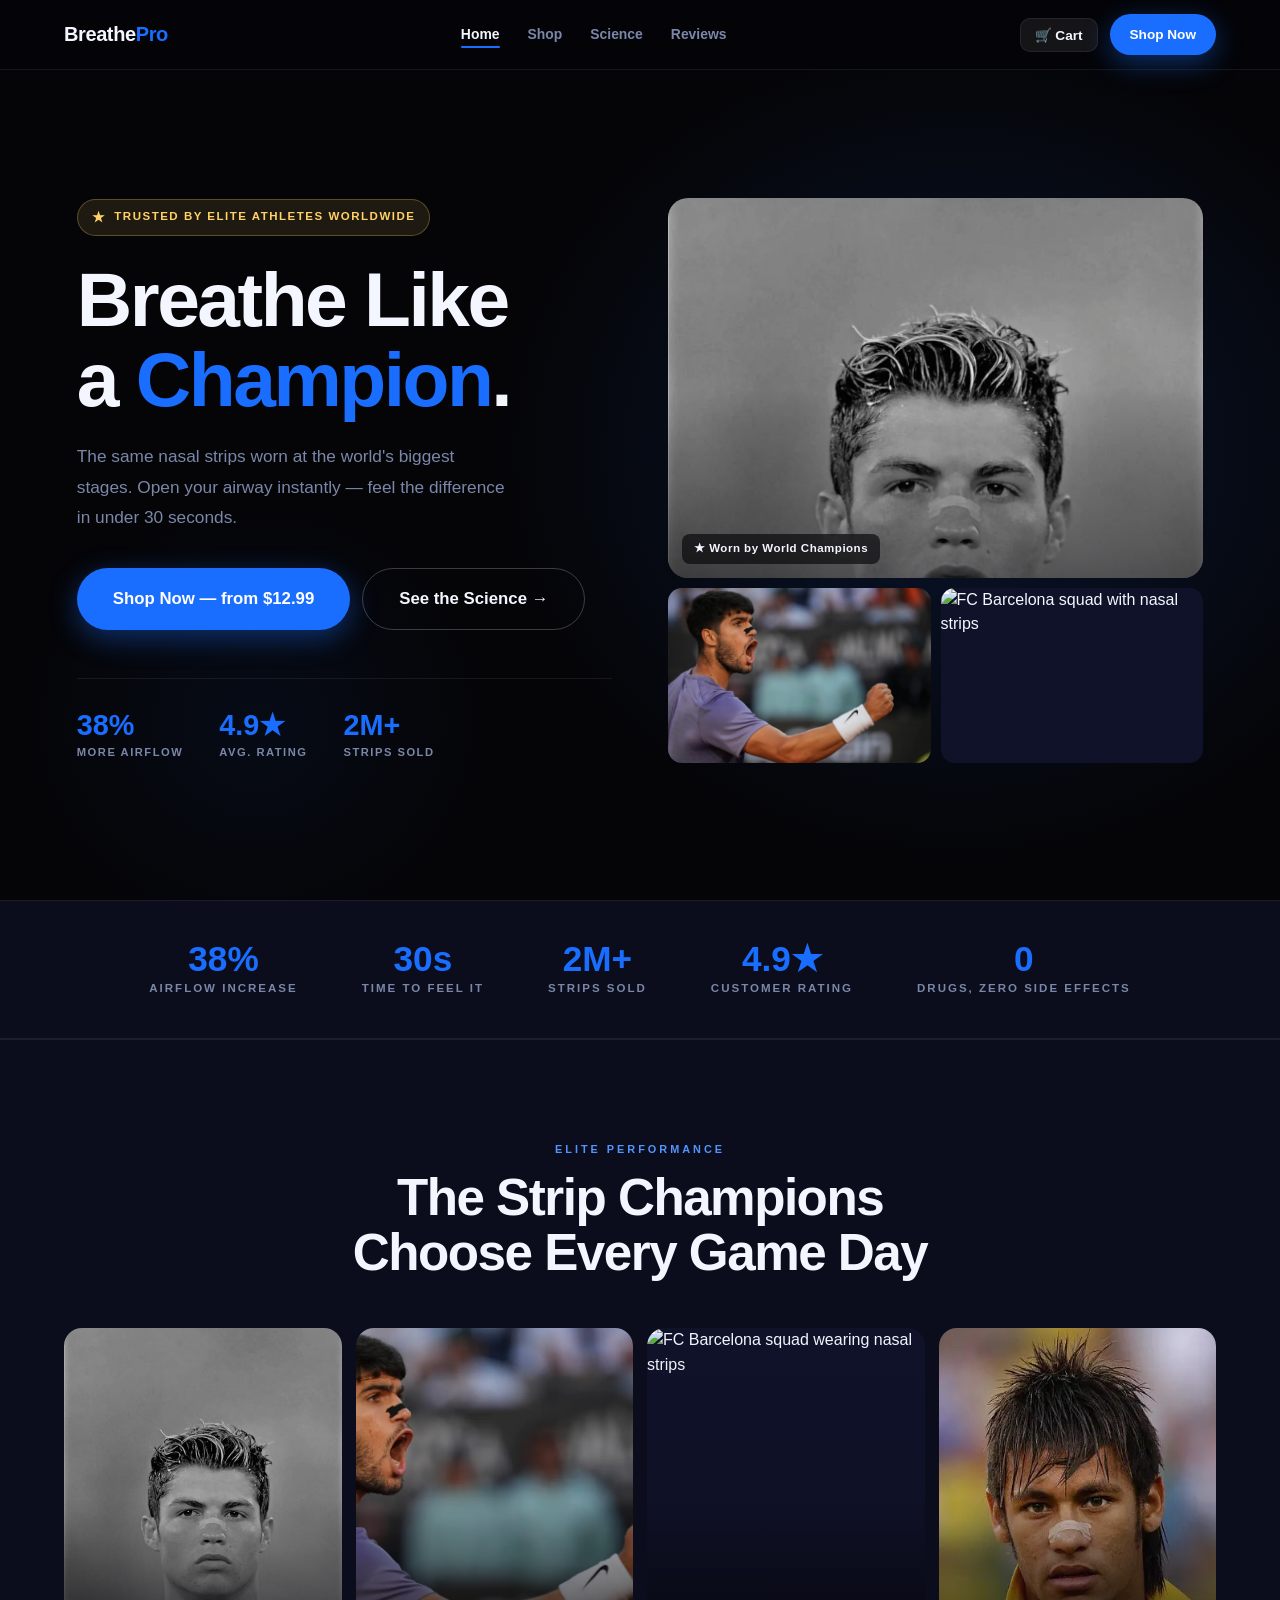
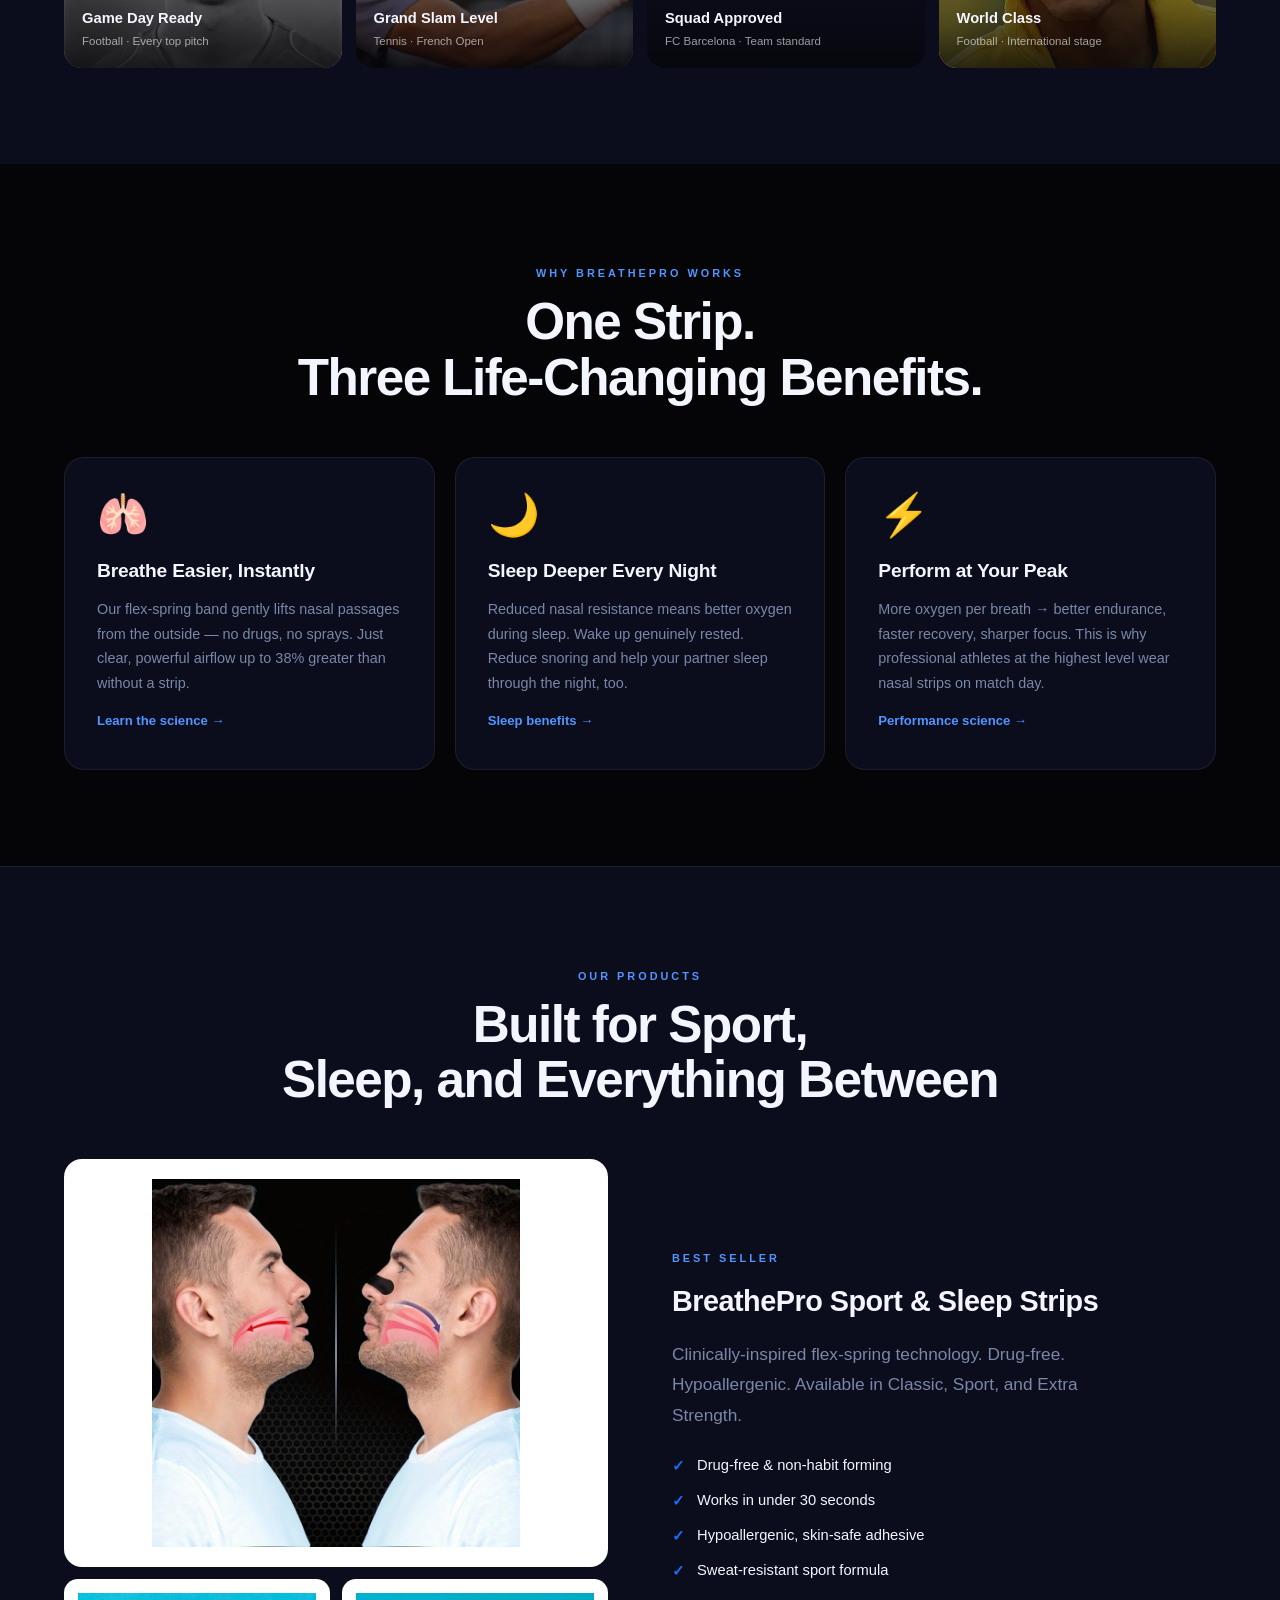
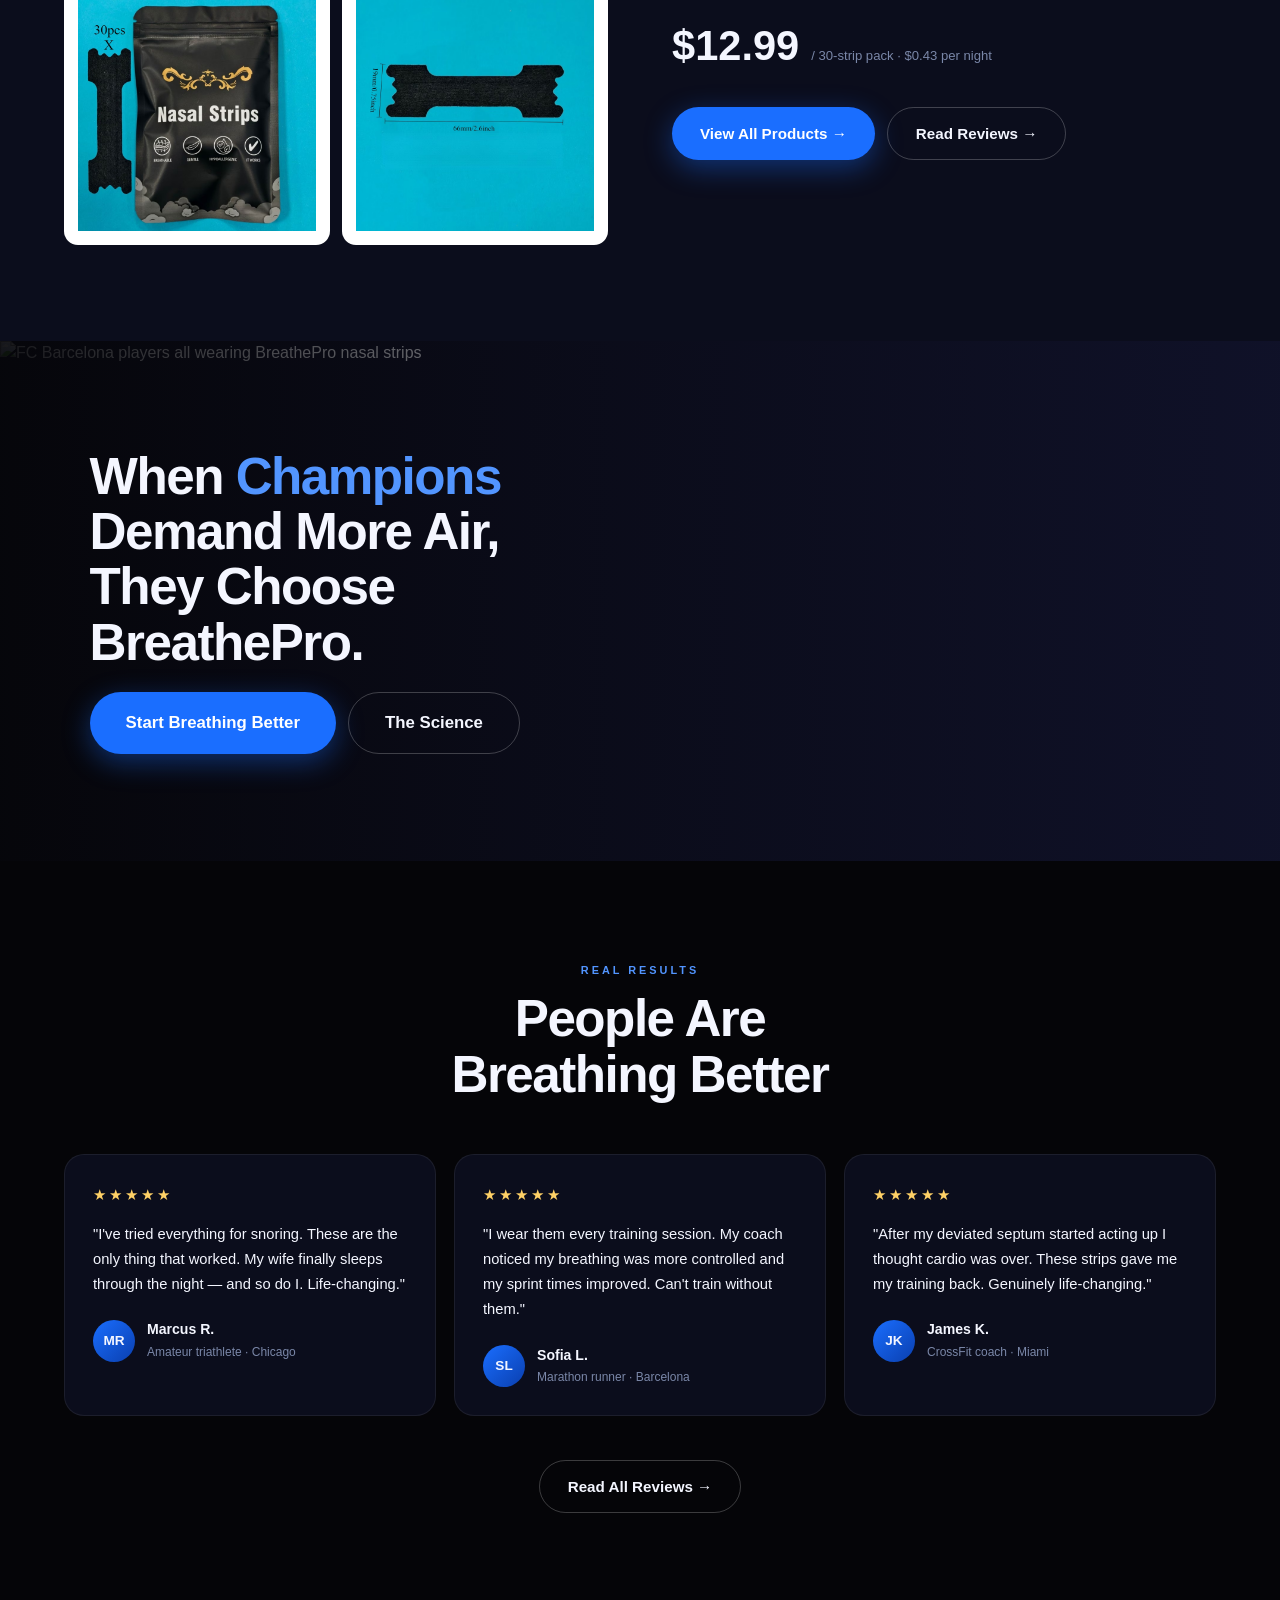
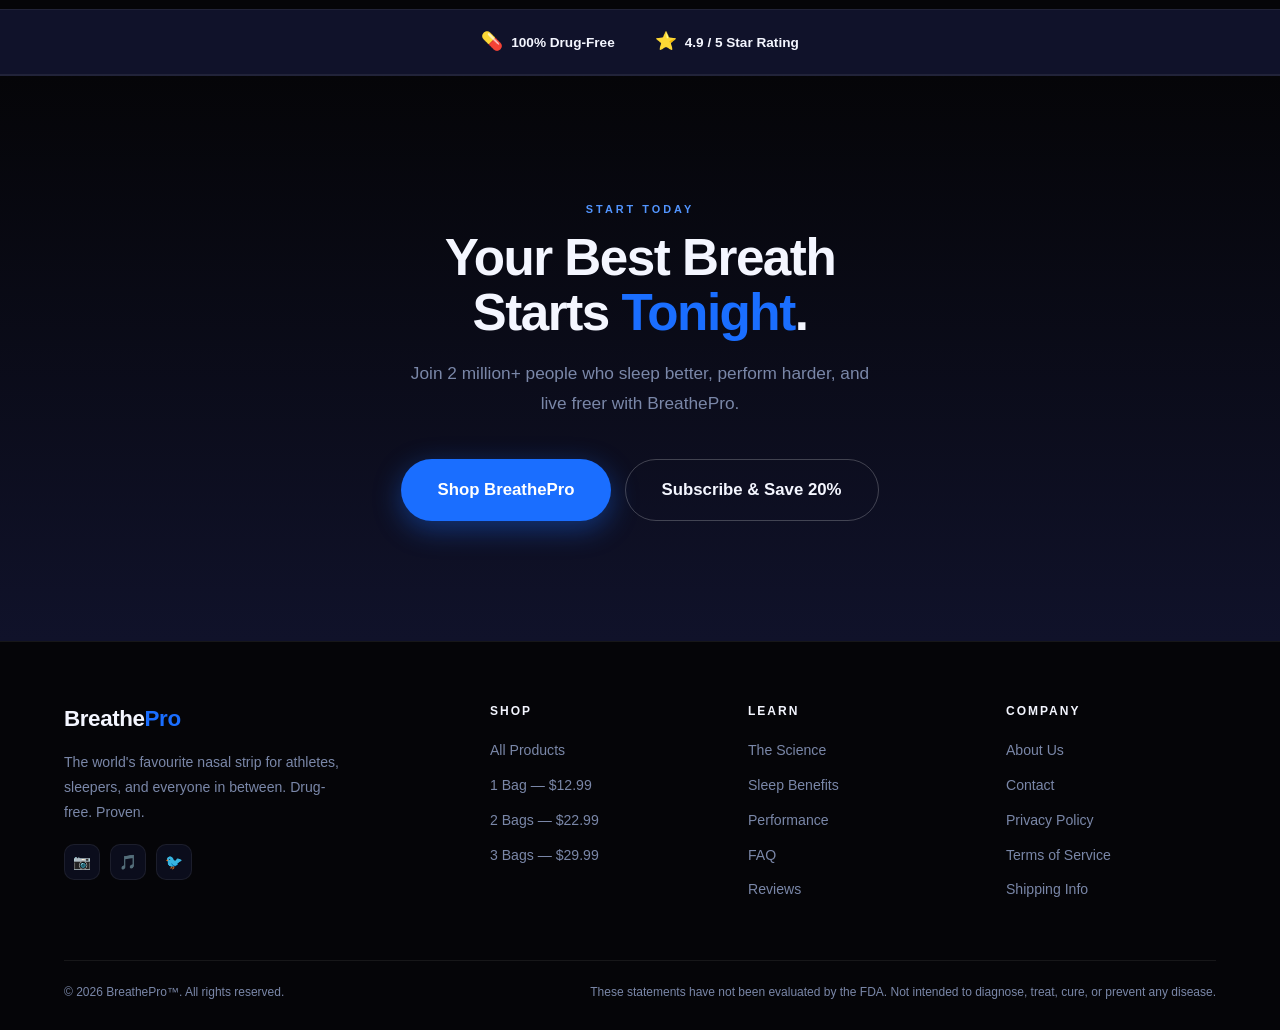
==== index.html @ 3b4ca815 "Add files via upload" ====
<!DOCTYPE html>
<html lang="en">
<head>
  <meta charset="UTF-8"/>
  <meta name="viewport" content="width=device-width, initial-scale=1.0"/>
  <title>BreathePro — Breathe Like a Champion</title>
  <link rel="stylesheet" href="bp-style.css"/>
  <style>
    /* ── HOME HERO ─────────────────────────────── */
    .hero {
      min-height: 100vh;
      display: grid;
      grid-template-columns: 1fr 1fr;
      align-items: center;
      gap: 56px;
      padding: 140px 6vw 80px;
      position: relative;
      overflow: hidden;
    }
    .hero::before {
      content: '';
      position: absolute; inset: 0;
      background:
        radial-gradient(ellipse 55% 70% at 75% 50%, rgba(26,110,255,.15) 0%, transparent 65%),
        radial-gradient(ellipse 30% 40% at 20% 80%, rgba(26,110,255,.06) 0%, transparent 60%);
      pointer-events: none;
    }
    .hero-text { position: relative; z-index: 1; }
    .hero-badge {
      display: inline-flex; align-items: center; gap: 8px;
      background: rgba(255,209,102,.1); border: 1px solid rgba(255,209,102,.28);
      color: var(--gold); font-size: .72rem; font-weight: 800;
      letter-spacing: 1.5px; text-transform: uppercase;
      padding: 7px 14px; border-radius: 100px; margin-bottom: 24px;
    }
    .hero-badge::before { content: '★'; font-size: .85rem; }
    .hero h1 { margin-bottom: 22px; }
    .hero .lead { max-width: 430px; margin-bottom: 36px; }
    .hero-ctas { display: flex; gap: 12px; flex-wrap: wrap; margin-bottom: 48px; }
    .hero-stats {
      display: flex; gap: 36px;
      padding-top: 32px;
      border-top: 1px solid var(--border);
      flex-wrap: wrap;
    }
    .hero-stat-num  { font-size: 1.8rem; font-weight: 900; line-height: 1; }
    .hero-stat-lbl  { font-size: .7rem; font-weight: 700; letter-spacing: 1.5px; text-transform: uppercase; color: var(--gray); margin-top: 4px; }

    /* hero image mosaic */
    .hero-mosaic {
      position: relative; z-index: 1;
      display: grid;
      grid-template-columns: 1fr 1fr;
      grid-template-rows: auto auto;
      gap: 10px;
    }
    .hero-main-img {
      grid-column: 1 / -1;
      height: 380px;
      border-radius: 20px;
      overflow: hidden;
      position: relative;
    }
    .hero-main-img img {
      width: 100%; height: 100%;
      object-fit: cover;
      object-position: 50% 18%;
    }
    .hero-main-img::after {
      content: '';
      position: absolute; inset: 0;
      background: linear-gradient(to top, rgba(5,5,8,.5) 0%, transparent 50%);
      pointer-events: none;
    }
    .hero-label {
      position: absolute; bottom: 14px; left: 14px; z-index: 1;
      background: rgba(5,5,8,.65); backdrop-filter: blur(10px);
      padding: 6px 12px; border-radius: 8px;
      font-size: .72rem; font-weight: 700; color: var(--white);
      letter-spacing: .5px;
    }
    .hero-sm-img {
      height: 175px;
      border-radius: 14px;
      overflow: hidden;
    }
    .hero-sm-img img {
      width: 100%; height: 100%;
      object-fit: cover;
    }
    .hero-sm-img.img-1 img { object-position: 50% 15%; }
    .hero-sm-img.img-2 img { object-position: 50% 30%; }

    /* ── ATHLETE GRID ──────────────────────────── */
    .athlete-section {
      background: var(--navy);
      padding: 96px 5vw;
      border-top: 1px solid var(--border);
    }
    .athlete-grid {
      display: grid;
      grid-template-columns: repeat(4, 1fr);
      gap: 14px;
      margin-top: 48px;
    }
    .athlete-card {
      position: relative;
      border-radius: 18px;
      overflow: hidden;
      cursor: pointer;
    }
    .athlete-card-img {
      width: 100%; height: 340px;
      object-fit: cover;
      transition: transform .55s ease;
      display: block;
    }
    .athlete-card-img.portrait { object-position: 50% 12%; }
    .athlete-card-img.action   { object-position: 50% 30%; }
    .athlete-card-img.group    { object-position: 50% 40%; }
    .athlete-card-img.bw       { object-position: 50% 15%; }

    .athlete-card:hover .athlete-card-img { transform: scale(1.06); }
    .athlete-overlay {
      position: absolute; inset: 0;
      background: linear-gradient(to top, rgba(5,5,8,.85) 0%, rgba(5,5,8,.1) 50%, transparent 100%);
    }
    .athlete-info {
      position: absolute; bottom: 18px; left: 18px; right: 18px;
      z-index: 1;
    }
    .athlete-name { font-size: .92rem; font-weight: 800; margin-bottom: 3px; }
    .athlete-desc { font-size: .72rem; color: rgba(255,255,255,.6); font-weight: 500; }

    /* ── BENEFITS ──────────────────────────────── */
    .benefits-section { padding: 96px 5vw; }
    .benefits-grid {
      display: grid;
      grid-template-columns: repeat(3, 1fr);
      gap: 20px;
      margin-top: 52px;
    }
    .benefit-card {
      background: var(--navy);
      border: 1px solid var(--border);
      border-radius: 20px;
      padding: 36px 32px;
      transition: border-color .2s, transform .25s;
    }
    .benefit-card:hover { border-color: rgba(26,110,255,.4); transform: translateY(-5px); }
    .benefit-icon { font-size: 2.6rem; margin-bottom: 20px; display: block; line-height: 1; }
    .benefit-card h3 { font-size: 1.2rem; font-weight: 800; margin-bottom: 12px; letter-spacing: -.2px; }
    .benefit-card p { font-size: .9rem; color: var(--gray); line-height: 1.7; }
    .benefit-link { display: inline-flex; align-items: center; gap: 6px; color: var(--blue-lt); font-size: .82rem; font-weight: 700; margin-top: 16px; transition: gap .2s; }
    .benefit-link:hover { gap: 10px; }

    /* ── PRODUCT PREVIEW ───────────────────────── */
    .product-preview {
      background: var(--navy);
      padding: 96px 5vw;
      border-top: 1px solid var(--border);
    }
    .preview-layout {
      display: grid;
      grid-template-columns: 1fr 1fr;
      gap: 64px;
      align-items: center;
      margin-top: 52px;
    }
    .preview-imgs {
      display: grid;
      grid-template-columns: 1fr 1fr;
      gap: 12px;
    }
    .p-img-main {
      grid-column: 1 / -1;
      aspect-ratio: 4/3;
      background: #fff;
      border-radius: 18px;
      overflow: hidden;
      display: flex; align-items: center; justify-content: center;
    }
    .p-img-main img {
      width: 100%; height: 100%;
      object-fit: contain;
      padding: 20px;
    }
    .p-img-sm {
      aspect-ratio: 1;
      background: #fff;
      border-radius: 14px;
      overflow: hidden;
      display: flex; align-items: center; justify-content: center;
    }
    .p-img-sm img {
      width: 100%; height: 100%;
      object-fit: contain;
      padding: 14px;
    }
    .preview-info .lead { max-width: 420px; margin-bottom: 24px; }
    .feature-list { margin-bottom: 32px; }
    .feature-list li {
      display: flex; align-items: flex-start; gap: 12px;
      font-size: .92rem; color: var(--white);
      margin-bottom: 12px; line-height: 1.5;
    }
    .feature-check { color: var(--blue); font-weight: 900; flex-shrink: 0; margin-top: 1px; }
    .price-block { display: flex; align-items: baseline; gap: 12px; margin-bottom: 28px; }
    .price-main { font-size: 2.6rem; font-weight: 900; }
    .price-note { font-size: .82rem; color: var(--gray); }
    .preview-ctas { display: flex; gap: 12px; flex-wrap: wrap; }

    /* ── BANNER ────────────────────────────────── */
    .banner {
      position: relative; overflow: hidden; height: 520px;
    }
    .banner-bg {
      width: 100%; height: 100%;
      object-fit: cover;
      object-position: 50% 35%;
      display: block;
    }
    .banner-overlay {
      position: absolute; inset: 0;
      background: linear-gradient(to right, rgba(5,5,8,.92) 0%, rgba(5,5,8,.4) 55%, rgba(5,5,8,.05) 100%);
      display: flex; align-items: center; padding: 0 7vw;
    }
    .banner-content h2 { max-width: 520px; margin-bottom: 22px; }
    .banner-content h2 em { font-style: normal; color: var(--blue-lt); }
    .banner-ctas { display: flex; gap: 12px; flex-wrap: wrap; }

    /* ── TESTIMONIALS PREVIEW ──────────────────── */
    .testi-section { padding: 96px 5vw; }
    .testi-grid {
      display: grid;
      grid-template-columns: repeat(3, 1fr);
      gap: 18px;
      margin-top: 52px;
    }
    .testi-card {
      background: var(--navy);
      border: 1px solid var(--border);
      border-radius: 20px;
      padding: 28px;
    }
    .stars { color: var(--gold); font-size: .95rem; letter-spacing: 3px; margin-bottom: 16px; }
    .testi-text { font-size: .92rem; line-height: 1.7; color: var(--white); margin-bottom: 22px; }
    .testi-author { display: flex; align-items: center; gap: 12px; }
    .testi-avatar {
      width: 42px; height: 42px; border-radius: 50%; flex-shrink: 0;
      background: linear-gradient(135deg, var(--blue) 0%, var(--blue-dk) 100%);
      display: flex; align-items: center; justify-content: center;
      font-size: .85rem; font-weight: 900;
    }
    .testi-name { font-size: .88rem; font-weight: 700; }
    .testi-role { font-size: .75rem; color: var(--gray); margin-top: 2px; }
    .testi-footer { display: flex; justify-content: center; margin-top: 44px; }

    /* ── CTA SECTION ───────────────────────────── */
    .cta-section {
      padding: 120px 5vw;
      background: linear-gradient(180deg, var(--black) 0%, var(--navy2) 100%);
      border-top: 1px solid var(--border);
      text-align: center;
    }
    .cta-section .h-lg { max-width: 640px; margin: 0 auto 18px; }
    .cta-section .lead { max-width: 460px; margin: 0 auto 40px; }
    .cta-section .ctas { display: flex; justify-content: center; gap: 14px; flex-wrap: wrap; }

    /* ── RESPONSIVE ────────────────────────────── */
    @media (max-width: 900px) {
      .hero                { grid-template-columns: 1fr; padding: 120px 5vw 64px; gap: 40px; }
      .hero-mosaic         { display: none; }
      .athlete-grid        { grid-template-columns: 1fr 1fr; }
      .benefits-grid       { grid-template-columns: 1fr; }
      .preview-layout      { grid-template-columns: 1fr; }
      .testi-grid          { grid-template-columns: 1fr; }
      .banner              { height: 400px; }
      .banner-overlay      { padding: 0 5vw; }
    }
    @media (max-width: 600px) {
      .hero-ctas           { flex-direction: column; }
      .athlete-grid        { grid-template-columns: 1fr 1fr; gap: 8px; }
      .athlete-card-img    { height: 240px; }
      .preview-imgs        { grid-template-columns: 1fr; }
      .p-img-main          { grid-column: auto; }
      .banner              { height: 340px; }
    }
  </style>
</head>
<body>

<!-- ═══ NAV ═══════════════════════════════════════ -->
<nav class="nav">
  <a href="index.html" class="nav-logo">Breathe<span>Pro</span></a>
  <ul class="nav-links">
    <li><a href="index.html"    class="active">Home</a></li>
    <li><a href="shop.html">Shop</a></li>
    <li><a href="science.html">Science</a></li>
    <li><a href="reviews.html">Reviews</a></li>
  </ul>
  <div class="nav-right">
    <button class="cart-nav-btn" onclick="openCart()">🛒 Cart<span class="cart-badge" style="display:none">0</span></button>
    <a href="shop.html" class="btn btn-primary btn-sm">Shop Now</a>
  </div>
</nav>

<!-- ═══ HERO ═══════════════════════════════════════ -->
<section class="hero">
  <div class="hero-text">
    <div class="hero-badge">Trusted by Elite Athletes Worldwide</div>
    <h1 class="h-xl">Breathe Like<br>a <span class="blue">Champion</span>.</h1>
    <p class="lead">The same nasal strips worn at the world's biggest stages. Open your airway instantly — feel the difference in under 30 seconds.</p>
    <div class="hero-ctas">
      <a href="shop.html"    class="btn btn-primary btn-lg">Shop Now — from $12.99</a>
      <a href="science.html" class="btn btn-ghost   btn-lg">See the Science →</a>
    </div>
    <div class="hero-stats">
      <div class="hero-stat">
        <div class="hero-stat-num blue">38%</div>
        <div class="hero-stat-lbl">More Airflow</div>
      </div>
      <div class="hero-stat">
        <div class="hero-stat-num blue">4.9★</div>
        <div class="hero-stat-lbl">Avg. Rating</div>
      </div>
      <div class="hero-stat">
        <div class="hero-stat-num blue">2M+</div>
        <div class="hero-stat-lbl">Strips Sold</div>
      </div>
    </div>
  </div>

  <div class="hero-mosaic">
    <div class="hero-main-img">
      <img src="50f667ba3021f38afb29d88b24887a69.jpg"
           alt="Elite athlete wearing BreathePro nasal strip"
           onerror="this.closest('.hero-main-img').style.background='var(--navy)'"/>
      <div class="hero-label">★ Worn by World Champions</div>
    </div>
    <div class="hero-sm-img img-1">
      <img src="French_Open_Nose_Strips_Tennis_09439-1.webp"
           alt="Grand Slam tennis player with nasal strip"
           onerror="this.closest('.hero-sm-img').style.background='var(--navy2)'"/>
    </div>
    <div class="hero-sm-img img-2">
      <img src="Curious-About-the-Nasal-Strip-Hansi-Flick-Made-Mandatory-for-Barca-Players-Heres-What-they-Cost-768x576.jpg"
           alt="FC Barcelona squad with nasal strips"
           onerror="this.closest('.hero-sm-img').style.background='var(--navy2)'"/>
    </div>
  </div>
</section>

<!-- ═══ STATS BAR ══════════════════════════════════ -->
<div class="stats-row">
  <div class="stat-item"><div class="stat-num blue">38%</div><div class="stat-lbl">Airflow Increase</div></div>
  <div class="stat-item"><div class="stat-num blue">30s</div><div class="stat-lbl">Time to Feel It</div></div>
  <div class="stat-item"><div class="stat-num blue">2M+</div><div class="stat-lbl">Strips Sold</div></div>
  <div class="stat-item"><div class="stat-num blue">4.9★</div><div class="stat-lbl">Customer Rating</div></div>
  <div class="stat-item"><div class="stat-num blue">0</div><div class="stat-lbl">Drugs, Zero Side Effects</div></div>
</div>

<!-- ═══ ATHLETE SOCIAL PROOF ══════════════════════ -->
<section class="athlete-section">
  <div class="tc">
    <span class="eyebrow">Elite Performance</span>
    <h2 class="h-lg">The Strip Champions<br>Choose Every Game Day</h2>
  </div>
  <div class="athlete-grid">
    <div class="athlete-card">
      <img class="athlete-card-img portrait"
           src="50f667ba3021f38afb29d88b24887a69.jpg"
           alt="Champion footballer wearing BreathePro nasal strip"
           onerror="this.style.cssText='width:100%;height:340px;display:block;background:var(--navy2)'"/>
      <div class="athlete-overlay"></div>
      <div class="athlete-info">
        <div class="athlete-name">Game Day Ready</div>
        <div class="athlete-desc">Football · Every top pitch</div>
      </div>
    </div>
    <div class="athlete-card">
      <img class="athlete-card-img action"
           src="French_Open_Nose_Strips_Tennis_09439-1.webp"
           alt="Grand Slam tennis player with BreathePro strip"
           onerror="this.style.cssText='width:100%;height:340px;display:block;background:var(--navy2)'"/>
      <div class="athlete-overlay"></div>
      <div class="athlete-info">
        <div class="athlete-name">Grand Slam Level</div>
        <div class="athlete-desc">Tennis · French Open</div>
      </div>
    </div>
    <div class="athlete-card">
      <img class="athlete-card-img group"
           src="Curious-About-the-Nasal-Strip-Hansi-Flick-Made-Mandatory-for-Barca-Players-Heres-What-they-Cost-768x576.jpg"
           alt="FC Barcelona squad wearing nasal strips"
           onerror="this.style.cssText='width:100%;height:340px;display:block;background:var(--navy2)'"/>
      <div class="athlete-overlay"></div>
      <div class="athlete-info">
        <div class="athlete-name">Squad Approved</div>
        <div class="athlete-desc">FC Barcelona · Team standard</div>
      </div>
    </div>
    <div class="athlete-card">
      <img class="athlete-card-img bw"
           src="download.webp"
           alt="World champion footballer with BreathePro strip"
           onerror="this.style.cssText='width:100%;height:340px;display:block;background:var(--navy2)'"/>
      <div class="athlete-overlay"></div>
      <div class="athlete-info">
        <div class="athlete-name">World Class</div>
        <div class="athlete-desc">Football · International stage</div>
      </div>
    </div>
  </div>
</section>

<!-- ═══ BENEFITS ════════════════════════════════════ -->
<section class="benefits-section">
  <div class="tc">
    <span class="eyebrow">Why BreathePro Works</span>
    <h2 class="h-lg">One Strip.<br>Three Life-Changing Benefits.</h2>
  </div>
  <div class="benefits-grid">
    <div class="benefit-card">
      <span class="benefit-icon">🫁</span>
      <h3>Breathe Easier, Instantly</h3>
      <p>Our flex-spring band gently lifts nasal passages from the outside — no drugs, no sprays. Just clear, powerful airflow up to 38% greater than without a strip.</p>
      <a href="science.html" class="benefit-link">Learn the science →</a>
    </div>
    <div class="benefit-card">
      <span class="benefit-icon">🌙</span>
      <h3>Sleep Deeper Every Night</h3>
      <p>Reduced nasal resistance means better oxygen during sleep. Wake up genuinely rested. Reduce snoring and help your partner sleep through the night, too.</p>
      <a href="science.html#sleep" class="benefit-link">Sleep benefits →</a>
    </div>
    <div class="benefit-card">
      <span class="benefit-icon">⚡</span>
      <h3>Perform at Your Peak</h3>
      <p>More oxygen per breath → better endurance, faster recovery, sharper focus. This is why professional athletes at the highest level wear nasal strips on match day.</p>
      <a href="science.html#performance" class="benefit-link">Performance science →</a>
    </div>
  </div>
</section>

<!-- ═══ PRODUCT PREVIEW ═════════════════════════════ -->
<section class="product-preview">
  <div class="tc">
    <span class="eyebrow">Our Products</span>
    <h2 class="h-lg">Built for Sport,<br>Sleep, and Everything Between</h2>
  </div>
  <div class="preview-layout">
    <div class="preview-imgs">
      <div class="p-img-main">
        <img src="c2b96a36c9344ca6b4f79a042022bb4f-goods.avif"
             alt="BreathePro Classic nasal strips"
             onerror="this.closest('.p-img-main').style.background='var(--navy)'"/>
      </div>
      <div class="p-img-sm">
        <img src="98c3c7c19d0548a799c0039fc4c945e0-goods.avif"
             alt="BreathePro Sport strips"
             onerror="this.closest('.p-img-sm').style.background='var(--navy)'"/>
      </div>
      <div class="p-img-sm">
        <img src="cda14951d7774d37b99d8506fc2a04be-goods.avif"
             alt="BreathePro Extra Strength"
             onerror="this.closest('.p-img-sm').style.background='var(--navy)'"/>
      </div>
    </div>

    <div class="preview-info">
      <span class="eyebrow">Best Seller</span>
      <h2 class="h-md" style="margin-bottom:16px;">BreathePro Sport &amp; Sleep Strips</h2>
      <p class="lead">Clinically-inspired flex-spring technology. Drug-free. Hypoallergenic. Available in Classic, Sport, and Extra Strength.</p>
      <ul class="feature-list">
        <li><span class="feature-check">✓</span> Drug-free &amp; non-habit forming</li>
        <li><span class="feature-check">✓</span> Works in under 30 seconds</li>
        <li><span class="feature-check">✓</span> Hypoallergenic, skin-safe adhesive</li>
        <li><span class="feature-check">✓</span> Sweat-resistant sport formula</li>
      </ul>
      <div class="price-block">
        <span class="price-main">$12.99</span>
        <span class="price-note">/ 30-strip pack · $0.43 per night</span>
      </div>
      <div class="preview-ctas">
        <a href="shop.html"              class="btn btn-primary">View All Products →</a>
        <a href="reviews.html"            class="btn btn-ghost">Read Reviews →</a>
      </div>
    </div>
  </div>
</section>

<!-- ═══ BANNER ══════════════════════════════════════ -->
<div class="banner">
  <img class="banner-bg"
       src="Curious-About-the-Nasal-Strip-Hansi-Flick-Made-Mandatory-for-Barca-Players-Heres-What-they-Cost-768x576.jpg"
       alt="FC Barcelona players all wearing BreathePro nasal strips"
       onerror="this.style.cssText='width:100%;height:100%;display:block;background:var(--navy2)'"/>
  <div class="banner-overlay">
    <div class="banner-content">
      <h2 class="h-lg">When <em>Champions</em><br>Demand More Air,<br>They Choose BreathePro.</h2>
      <div class="banner-ctas">
        <a href="shop.html"    class="btn btn-primary btn-lg">Start Breathing Better</a>
        <a href="science.html" class="btn btn-ghost   btn-lg">The Science</a>
      </div>
    </div>
  </div>
</div>

<!-- ═══ TESTIMONIALS ════════════════════════════════ -->
<section class="testi-section">
  <div class="tc">
    <span class="eyebrow">Real Results</span>
    <h2 class="h-lg">People Are<br>Breathing Better</h2>
  </div>
  <div class="testi-grid">
    <div class="testi-card">
      <div class="stars">★★★★★</div>
      <p class="testi-text">"I've tried everything for snoring. These are the only thing that worked. My wife finally sleeps through the night — and so do I. Life-changing."</p>
      <div class="testi-author">
        <div class="testi-avatar">MR</div>
        <div>
          <div class="testi-name">Marcus R.</div>
          <div class="testi-role">Amateur triathlete · Chicago</div>
        </div>
      </div>
    </div>
    <div class="testi-card">
      <div class="stars">★★★★★</div>
      <p class="testi-text">"I wear them every training session. My coach noticed my breathing was more controlled and my sprint times improved. Can't train without them."</p>
      <div class="testi-author">
        <div class="testi-avatar">SL</div>
        <div>
          <div class="testi-name">Sofia L.</div>
          <div class="testi-role">Marathon runner · Barcelona</div>
        </div>
      </div>
    </div>
    <div class="testi-card">
      <div class="stars">★★★★★</div>
      <p class="testi-text">"After my deviated septum started acting up I thought cardio was over. These strips gave me my training back. Genuinely life-changing."</p>
      <div class="testi-author">
        <div class="testi-avatar">JK</div>
        <div>
          <div class="testi-name">James K.</div>
          <div class="testi-role">CrossFit coach · Miami</div>
        </div>
      </div>
    </div>
  </div>
  <div class="testi-footer">
    <a href="reviews.html" class="btn btn-ghost">Read All Reviews →</a>
  </div>
</section>

<!-- ═══ GUARANTEE BAR ══════════════════════════════ -->
<div class="guarantee-bar">
  <div class="guar-item"><span class="guar-icon">💊</span>100% Drug-Free</div>
  <div class="guar-item"><span class="guar-icon">⭐</span>4.9 / 5 Star Rating</div>
</div>

<!-- ═══ FINAL CTA ════════════════════════════════════ -->
<section class="cta-section">
  <span class="eyebrow">Start Today</span>
  <h2 class="h-lg">Your Best Breath<br>Starts <span class="blue">Tonight</span>.</h2>
  <p class="lead">Join 2 million+ people who sleep better, perform harder, and live freer with BreathePro.</p>
  <div class="ctas">
    <a href="shop.html"           class="btn btn-primary btn-lg">Shop BreathePro</a>
    <a href="shop.html#subscribe" class="btn btn-ghost   btn-lg">Subscribe &amp; Save 20%</a>
  </div>
</section>

<!-- ═══ FOOTER ══════════════════════════════════════ -->
<footer class="footer">
  <div class="footer-top">
    <div class="footer-brand">
      <div class="nav-logo">Breathe<span style="color:var(--blue)">Pro</span></div>
      <p>The world's favourite nasal strip for athletes, sleepers, and everyone in between. Drug-free. Proven.</p>
      <div class="footer-socials">
        <a href="#" class="footer-social-btn" aria-label="Instagram">📷</a>
        <a href="#" class="footer-social-btn" aria-label="TikTok">🎵</a>
        <a href="#" class="footer-social-btn" aria-label="Twitter">🐦</a>
      </div>
    </div>
    <div class="footer-col">
      <h5>Shop</h5>
      <ul>
        <li><a href="shop.html">All Products</a></li>
        <li><a href="shop.html">1 Bag — $12.99</a></li>
        <li><a href="shop.html">2 Bags — $22.99</a></li>
        <li><a href="shop.html">3 Bags — $29.99</a></li>
      </ul>
    </div>
    <div class="footer-col">
      <h5>Learn</h5>
      <ul>
        <li><a href="science.html">The Science</a></li>
        <li><a href="science.html#sleep">Sleep Benefits</a></li>
        <li><a href="science.html#performance">Performance</a></li>
        <li><a href="science.html#faq">FAQ</a></li>
        <li><a href="reviews.html">Reviews</a></li>
      </ul>
    </div>
    <div class="footer-col">
      <h5>Company</h5>
      <ul>
        <li><a href="about.html">About Us</a></li>
        <li><a href="about.html#contact">Contact</a></li>
        <li><a href="privacy.html">Privacy Policy</a></li>
        <li><a href="terms.html">Terms of Service</a></li>
        <li><a href="terms.html#shipping">Shipping Info</a></li>
      </ul>
    </div>
  </div>
  <div class="footer-bottom">
    <p>© 2026 BreathePro™. All rights reserved.</p>
    <p>These statements have not been evaluated by the FDA. Not intended to diagnose, treat, cure, or prevent any disease.</p>
  </div>
</footer>

<!-- ═══ CART DRAWER ══════════════════════════════ -->
<div id="cart-overlay" onclick="closeCart()"></div>
<div id="cart-drawer">
  <div class="cart-header">
    <h3>Your Cart</h3>
    <button class="cart-close-btn" onclick="closeCart()">✕</button>
  </div>
  <div id="cart-items"><p class="cart-empty">Your cart is empty.</p></div>
  <div class="cart-footer" id="cart-footer-zone" style="display:none">
    <div class="cart-subtotal">
      <span>Subtotal</span><span id="cart-subtotal-amount">$0.00</span>
    </div>
    <div class="cart-free-ship" id="cart-free-ship" style="font-size:.8rem;margin-bottom:14px;min-height:18px;"></div>
    <button class="cart-checkout-btn" onclick="goToCheckout()">Checkout →</button>
    <p class="cart-secure">🔒 Secure checkout via Stripe</p>
  </div>
</div>
<script src="bp-cart.js"></script>
</body>
</html>
---- bp-style.css ----
/* ═══════════════════════════════════════════════════
   BreathePro — Shared Stylesheet
   ═══════════════════════════════════════════════════ */

*, *::before, *::after { box-sizing: border-box; margin: 0; padding: 0; }

:root {
  --black:   #050508;
  --navy:    #0B0D1C;
  --navy2:   #10122A;
  --blue:    #1A6EFF;
  --blue-lt: #5295FF;
  --blue-dk: #0A3FAF;
  --white:   #F4F6FF;
  --gray:    #7A87A8;
  --gold:    #FFD166;
  --green:   #00D4A1;
  --border:  rgba(255,255,255,.07);
}

html  { scroll-behavior: smooth; }
body  {
  background: var(--black);
  color: var(--white);
  font-family: -apple-system, BlinkMacSystemFont, 'Segoe UI', Helvetica, Arial, sans-serif;
  line-height: 1.55;
  overflow-x: hidden;
}
a    { text-decoration: none; color: inherit; }
img  { display: block; }
ul   { list-style: none; }

/* ── LAYOUT ─────────────────────────────────────── */
.wrap { max-width: 1200px; margin: 0 auto; padding: 0 5vw; }
section { padding: 96px 5vw; }

/* ── TYPOGRAPHY HELPERS ─────────────────────────── */
.eyebrow {
  display: inline-block;
  font-size: .68rem; font-weight: 800; letter-spacing: 3px;
  text-transform: uppercase; color: var(--blue-lt);
  margin-bottom: 12px;
}
.h-xl {
  font-size: clamp(2.6rem, 6vw, 4.8rem);
  font-weight: 900; letter-spacing: -2.5px; line-height: 1.04;
}
.h-lg {
  font-size: clamp(2rem, 4.5vw, 3.2rem);
  font-weight: 900; letter-spacing: -1.5px; line-height: 1.08;
}
.h-md {
  font-size: clamp(1.3rem, 2.5vw, 1.8rem);
  font-weight: 800; letter-spacing: -.5px;
}
.lead  { font-size: 1.08rem; color: var(--gray); line-height: 1.75; }
.tc    { text-align: center; }
.blue  { color: var(--blue); }
.gold  { color: var(--gold); }
.gray  { color: var(--gray); }

/* ── BUTTONS ─────────────────────────────────────── */
.btn {
  display: inline-flex; align-items: center; justify-content: center;
  gap: 8px; font-weight: 700; border-radius: 100px;
  border: none; cursor: pointer; font-size: .95rem;
  padding: 14px 28px; transition: all .2s;
  white-space: nowrap; text-decoration: none;
}
.btn-primary {
  background: var(--blue); color: #fff;
  box-shadow: 0 8px 28px rgba(26,110,255,.4);
}
.btn-primary:hover { background: var(--blue-lt); transform: translateY(-2px); box-shadow: 0 14px 36px rgba(26,110,255,.5); }
.btn-ghost {
  background: transparent; color: var(--white);
  border: 1.5px solid rgba(255,255,255,.22);
}
.btn-ghost:hover { border-color: var(--blue); background: rgba(26,110,255,.1); }
.btn-gold {
  background: var(--gold); color: #050508; font-weight: 900;
  box-shadow: 0 8px 28px rgba(255,209,102,.3);
}
.btn-gold:hover { filter: brightness(1.08); transform: translateY(-2px); }
.btn-sm  { padding: 10px 20px; font-size: .85rem; }
.btn-lg  { padding: 17px 36px; font-size: 1.05rem; }

/* ── BADGE ───────────────────────────────────────── */
.badge {
  display: inline-block; font-size: .68rem; font-weight: 800;
  letter-spacing: 1.5px; text-transform: uppercase;
  padding: 5px 12px; border-radius: 100px;
}
.badge-blue  { background: rgba(26,110,255,.15);  color: var(--blue-lt); border: 1px solid rgba(26,110,255,.3); }
.badge-gold  { background: rgba(255,209,102,.15); color: var(--gold);    border: 1px solid rgba(255,209,102,.3); }
.badge-green { background: rgba(0,212,161,.15);   color: var(--green);   border: 1px solid rgba(0,212,161,.3); }

/* ── NAV ─────────────────────────────────────────── */
.nav {
  position: fixed; top: 0; left: 0; right: 0; z-index: 999;
  display: flex; align-items: center; justify-content: space-between;
  padding: 14px 5vw;
  background: rgba(5,5,8,.88);
  backdrop-filter: blur(18px);
  border-bottom: 1px solid var(--border);
}
.nav-logo { font-size: 1.25rem; font-weight: 900; letter-spacing: -.4px; }
.nav-logo span { color: var(--blue); }
.nav-links {
  display: flex; align-items: center; gap: 28px;
}
.nav-links a {
  font-size: .87rem; font-weight: 600; color: var(--gray);
  transition: color .2s; position: relative; padding-bottom: 2px;
}
.nav-links a:hover { color: var(--white); }
.nav-links a.active {
  color: var(--white);
}
.nav-links a.active::after {
  content: ''; position: absolute; bottom: -4px; left: 0; right: 0;
  height: 2px; background: var(--blue); border-radius: 2px;
}
.nav-right { display: flex; align-items: center; gap: 12px; }

/* ── FOOTER ──────────────────────────────────────── */
.footer {
  background: var(--black);
  border-top: 1px solid var(--border);
  padding: 60px 5vw 28px;
}
.footer-top {
  display: grid; grid-template-columns: 1.8fr 1fr 1fr 1fr; gap: 48px;
  margin-bottom: 48px;
}
.footer-brand .nav-logo { font-size: 1.4rem; margin-bottom: 14px; }
.footer-brand p { color: var(--gray); font-size: .88rem; line-height: 1.75; max-width: 280px; margin-bottom: 20px; }
.footer-socials { display: flex; gap: 10px; }
.footer-social-btn {
  width: 36px; height: 36px; border-radius: 10px;
  background: var(--navy); border: 1px solid var(--border);
  display: flex; align-items: center; justify-content: center;
  font-size: .9rem; transition: background .2s;
}
.footer-social-btn:hover { background: var(--blue); }
.footer-col h5 {
  font-size: .75rem; font-weight: 800; letter-spacing: 2px;
  text-transform: uppercase; color: var(--white); margin-bottom: 18px;
}
.footer-col li { margin-bottom: 10px; }
.footer-col a { font-size: .88rem; color: var(--gray); transition: color .2s; }
.footer-col a:hover { color: var(--white); }
.footer-bottom {
  border-top: 1px solid var(--border); padding-top: 22px;
  display: flex; justify-content: space-between; align-items: center; flex-wrap: wrap; gap: 8px;
}
.footer-bottom p { font-size: .75rem; color: var(--gray); }

/* ── IMAGE HELPERS ───────────────────────────────── */
.img-frame {
  overflow: hidden; border-radius: 16px;
  position: relative;
}
.img-frame img {
  width: 100%; height: 100%;
  object-fit: cover;
  object-position: center top;
  transition: transform .5s ease;
}
.img-frame:hover img { transform: scale(1.04); }

/* portrait athlete: show face top */
.img-portrait img { object-position: 50% 15%; }

/* action / celebration: show center */
.img-action img  { object-position: center center; }

/* landscape team shot */
.img-landscape img { object-position: center 30%; }

/* product images: contain on white */
.img-product {
  background: #ffffff;
  border-radius: 16px;
  overflow: hidden;
  display: flex; align-items: center; justify-content: center;
}
.img-product img {
  width: 100%; height: 100%;
  object-fit: contain;
  object-position: center;
  padding: 18px;
}

/* aspect ratios */
.r-portrait   { aspect-ratio: 3/4; }
.r-square     { aspect-ratio: 1;   }
.r-wide       { aspect-ratio: 4/3; }
.r-landscape  { aspect-ratio: 16/9;}
.r-product    { aspect-ratio: 1;   }

/* ── DIVIDERS ────────────────────────────────────── */
.divider {
  height: 1px; background: var(--border);
  margin: 0 5vw;
}

/* ── STATS ROW ───────────────────────────────────── */
.stats-row {
  display: flex; justify-content: center; gap: 64px;
  padding: 40px 5vw;
  border-top: 1px solid var(--border);
  border-bottom: 1px solid var(--border);
  background: var(--navy);
  flex-wrap: wrap;
}
.stat-item { text-align: center; }
.stat-num  { font-size: 2.2rem; font-weight: 900; line-height: 1; }
.stat-lbl  { font-size: .72rem; font-weight: 700; letter-spacing: 2px; text-transform: uppercase; color: var(--gray); margin-top: 4px; }

/* ── CARD ────────────────────────────────────────── */
.card {
  background: var(--navy);
  border: 1px solid var(--border);
  border-radius: 20px;
  overflow: hidden;
  transition: border-color .25s, transform .25s;
}
.card:hover { border-color: rgba(26,110,255,.35); transform: translateY(-5px); }
.card-body  { padding: 28px; }

/* ── PAGE HERO ───────────────────────────────────── */
.page-hero {
  padding: 160px 5vw 96px;
  background: radial-gradient(ellipse 80% 50% at 50% -10%, rgba(26,110,255,.18) 0%, transparent 65%);
}
.page-hero .eyebrow { margin-bottom: 14px; }

/* ── GUARANTEE BAR ───────────────────────────────── */
.guarantee-bar {
  background: var(--navy2);
  border-top: 1px solid var(--border);
  border-bottom: 1px solid var(--border);
  padding: 18px 5vw;
  display: flex; justify-content: center; align-items: center;
  gap: 40px; flex-wrap: wrap;
}
.guar-item { display: flex; align-items: center; gap: 8px; font-size: .85rem; font-weight: 600; }
.guar-icon { font-size: 1.1rem; }

/* ── RESPONSIVE ──────────────────────────────────── */
@media (max-width: 1024px) {
  .footer-top { grid-template-columns: 1fr 1fr; gap: 36px; }
}
@media (max-width: 768px) {
  .nav-links  { display: none; }
  section { padding: 72px 5vw; }
  .h-xl { letter-spacing: -1.5px; }
  .h-lg { letter-spacing: -1px; }
  .stats-row { gap: 32px; }
}
@media (max-width: 520px) {
  .footer-top { grid-template-columns: 1fr; }
  section { padding: 56px 5vw; }
}

/* ── CART DRAWER ─────────────────────────────────── */
#cart-overlay {
  position: fixed; inset: 0; z-index: 1998;
  background: rgba(0,0,0,.55);
  opacity: 0; pointer-events: none;
  transition: opacity .3s;
  backdrop-filter: blur(3px);
}
#cart-overlay.open { opacity: 1; pointer-events: all; }

#cart-drawer {
  position: fixed; top: 0; right: 0; bottom: 0; z-index: 1999;
  width: 420px; max-width: 95vw;
  background: var(--navy);
  border-left: 1px solid var(--border);
  display: flex; flex-direction: column;
  transform: translateX(100%);
  transition: transform .35s cubic-bezier(.4,0,.2,1);
}
#cart-drawer.open { transform: translateX(0); }

.cart-header {
  display: flex; align-items: center; justify-content: space-between;
  padding: 22px 24px; flex-shrink: 0;
  border-bottom: 1px solid var(--border);
}
.cart-header h3 { font-size: 1.05rem; font-weight: 800; }
.cart-close-btn {
  width: 34px; height: 34px; border-radius: 50%;
  background: rgba(255,255,255,.08); border: none; cursor: pointer;
  color: var(--white); font-size: .95rem;
  display: flex; align-items: center; justify-content: center;
  transition: background .2s;
}
.cart-close-btn:hover { background: rgba(255,255,255,.18); }

#cart-items { flex: 1; overflow-y: auto; padding: 8px 24px; }

.cart-empty {
  text-align: center; color: var(--gray);
  padding: 60px 0; font-size: .9rem;
}

.cart-item {
  display: flex; justify-content: space-between; align-items: center;
  gap: 14px; padding: 18px 0;
  border-bottom: 1px solid var(--border);
}
.cart-item:last-child { border-bottom: none; }
.cart-item-info  { flex: 1; }
.cart-item-name  { font-size: .9rem; font-weight: 700; margin-bottom: 3px; }
.cart-item-detail{ font-size: .76rem; color: var(--gray); margin-bottom: 5px; }
.cart-item-price { font-size: .95rem; font-weight: 800; color: var(--blue); }

.cart-qty {
  display: flex; align-items: center; gap: 10px; flex-shrink: 0;
}
.cart-qty button {
  width: 30px; height: 30px; border-radius: 8px;
  background: rgba(255,255,255,.07); border: 1px solid var(--border);
  color: var(--white); cursor: pointer; font-size: 1rem; font-weight: 700;
  display: flex; align-items: center; justify-content: center;
  transition: all .15s;
}
.cart-qty button:hover { background: rgba(26,110,255,.2); border-color: var(--blue); }
.cart-qty span { font-size: .9rem; font-weight: 800; min-width: 18px; text-align: center; }

.cart-footer {
  padding: 20px 24px; flex-shrink: 0;
  border-top: 1px solid var(--border);
}
.cart-subtotal {
  display: flex; justify-content: space-between; align-items: center;
  margin-bottom: 8px; font-size: .95rem;
}
.cart-subtotal span:first-child { color: var(--gray); }
.cart-subtotal span:last-child  { font-size: 1.15rem; font-weight: 900; }

.cart-checkout-btn {
  width: 100%; padding: 16px;
  background: var(--blue); color: #fff;
  border: none; border-radius: 14px; cursor: pointer;
  font-size: 1rem; font-weight: 800;
  box-shadow: 0 8px 28px rgba(26,110,255,.4);
  transition: background .2s;
  margin-bottom: 10px;
}
.cart-checkout-btn:hover { background: var(--blue-lt); }
.cart-secure { text-align: center; font-size: .74rem; color: var(--gray); }

/* Cart button in nav */
.cart-nav-btn {
  position: relative;
  background: rgba(255,255,255,.07);
  border: 1px solid var(--border);
  border-radius: 10px;
  padding: 8px 14px;
  cursor: pointer; color: var(--white);
  font-size: .85rem; font-weight: 700;
  display: flex; align-items: center; gap: 6px;
  transition: all .2s; white-space: nowrap;
}
.cart-nav-btn:hover { background: rgba(26,110,255,.15); border-color: var(--blue); }
.cart-badge {
  position: absolute; top: -7px; right: -7px;
  background: var(--blue); color: #fff;
  width: 20px; height: 20px; border-radius: 50%;
  font-size: .65rem; font-weight: 900;
  display: flex; align-items: center; justify-content: center;
  border: 2px solid var(--black);
}
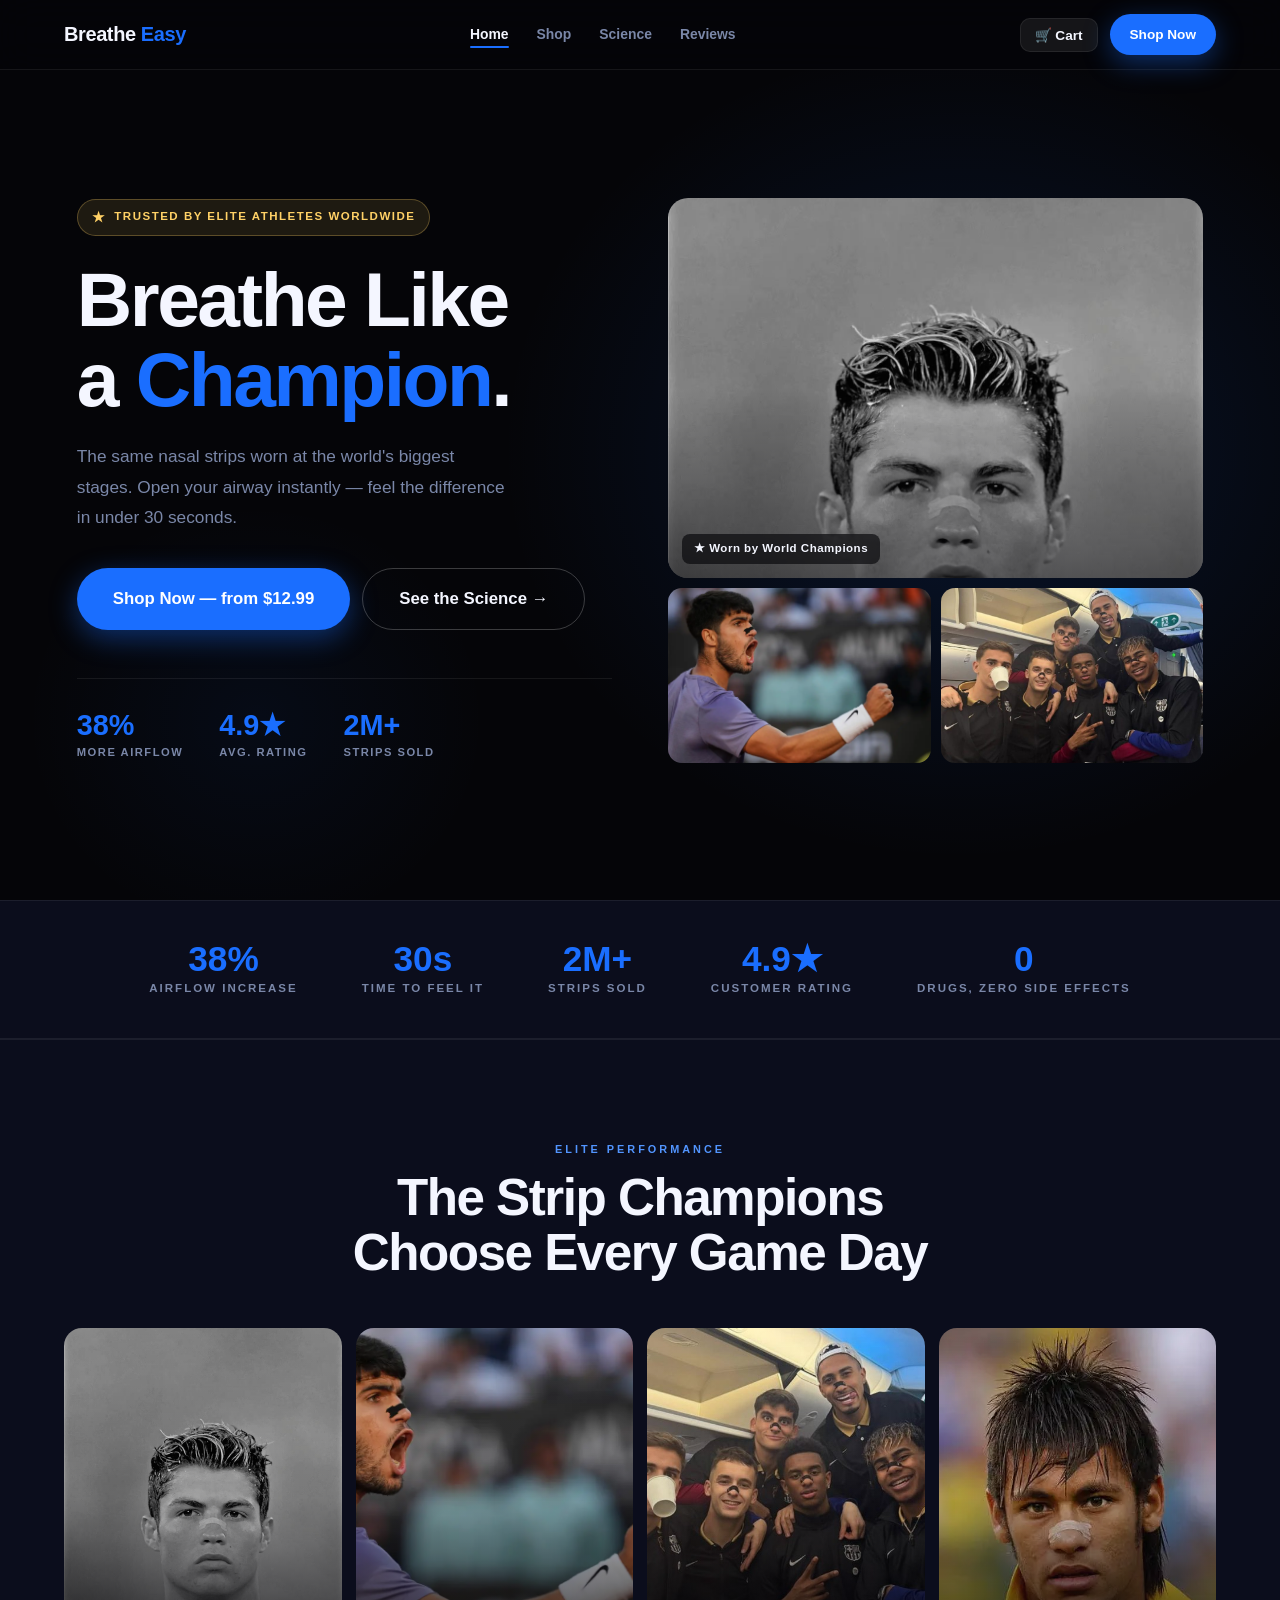
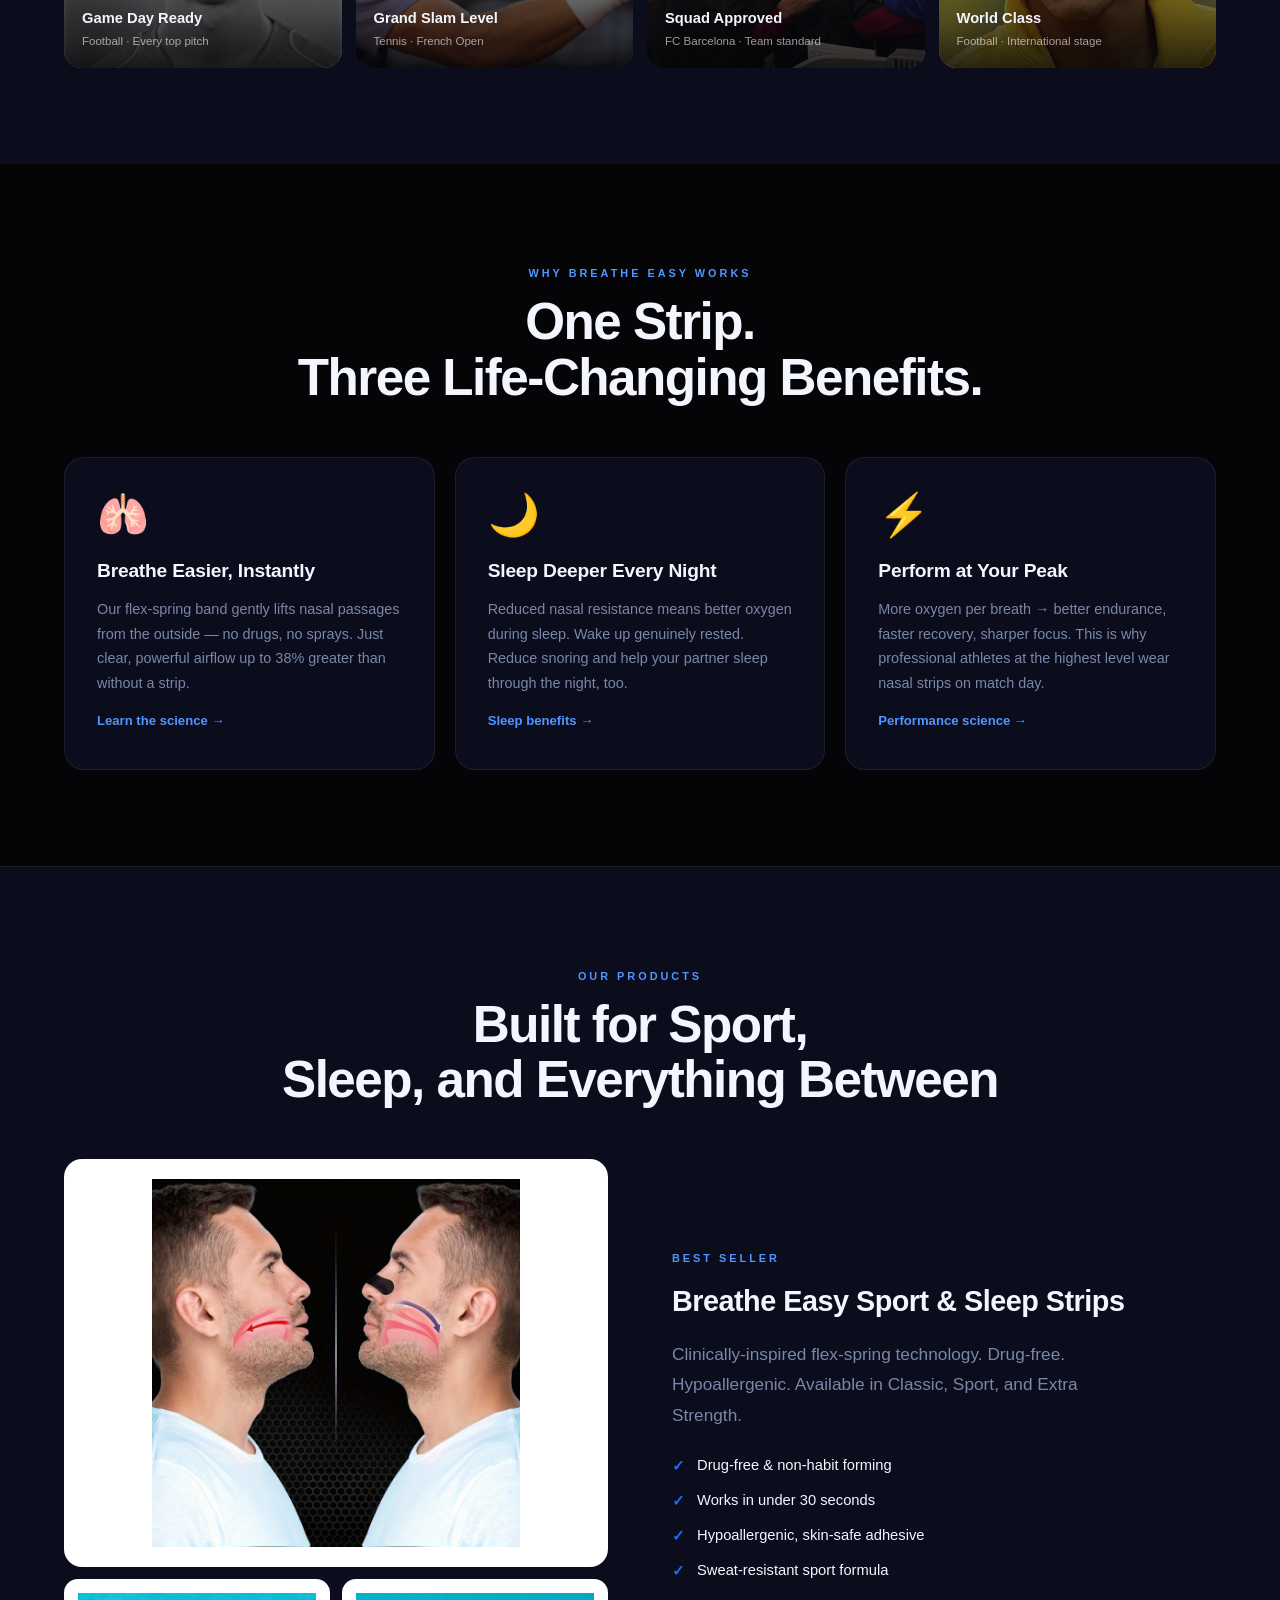
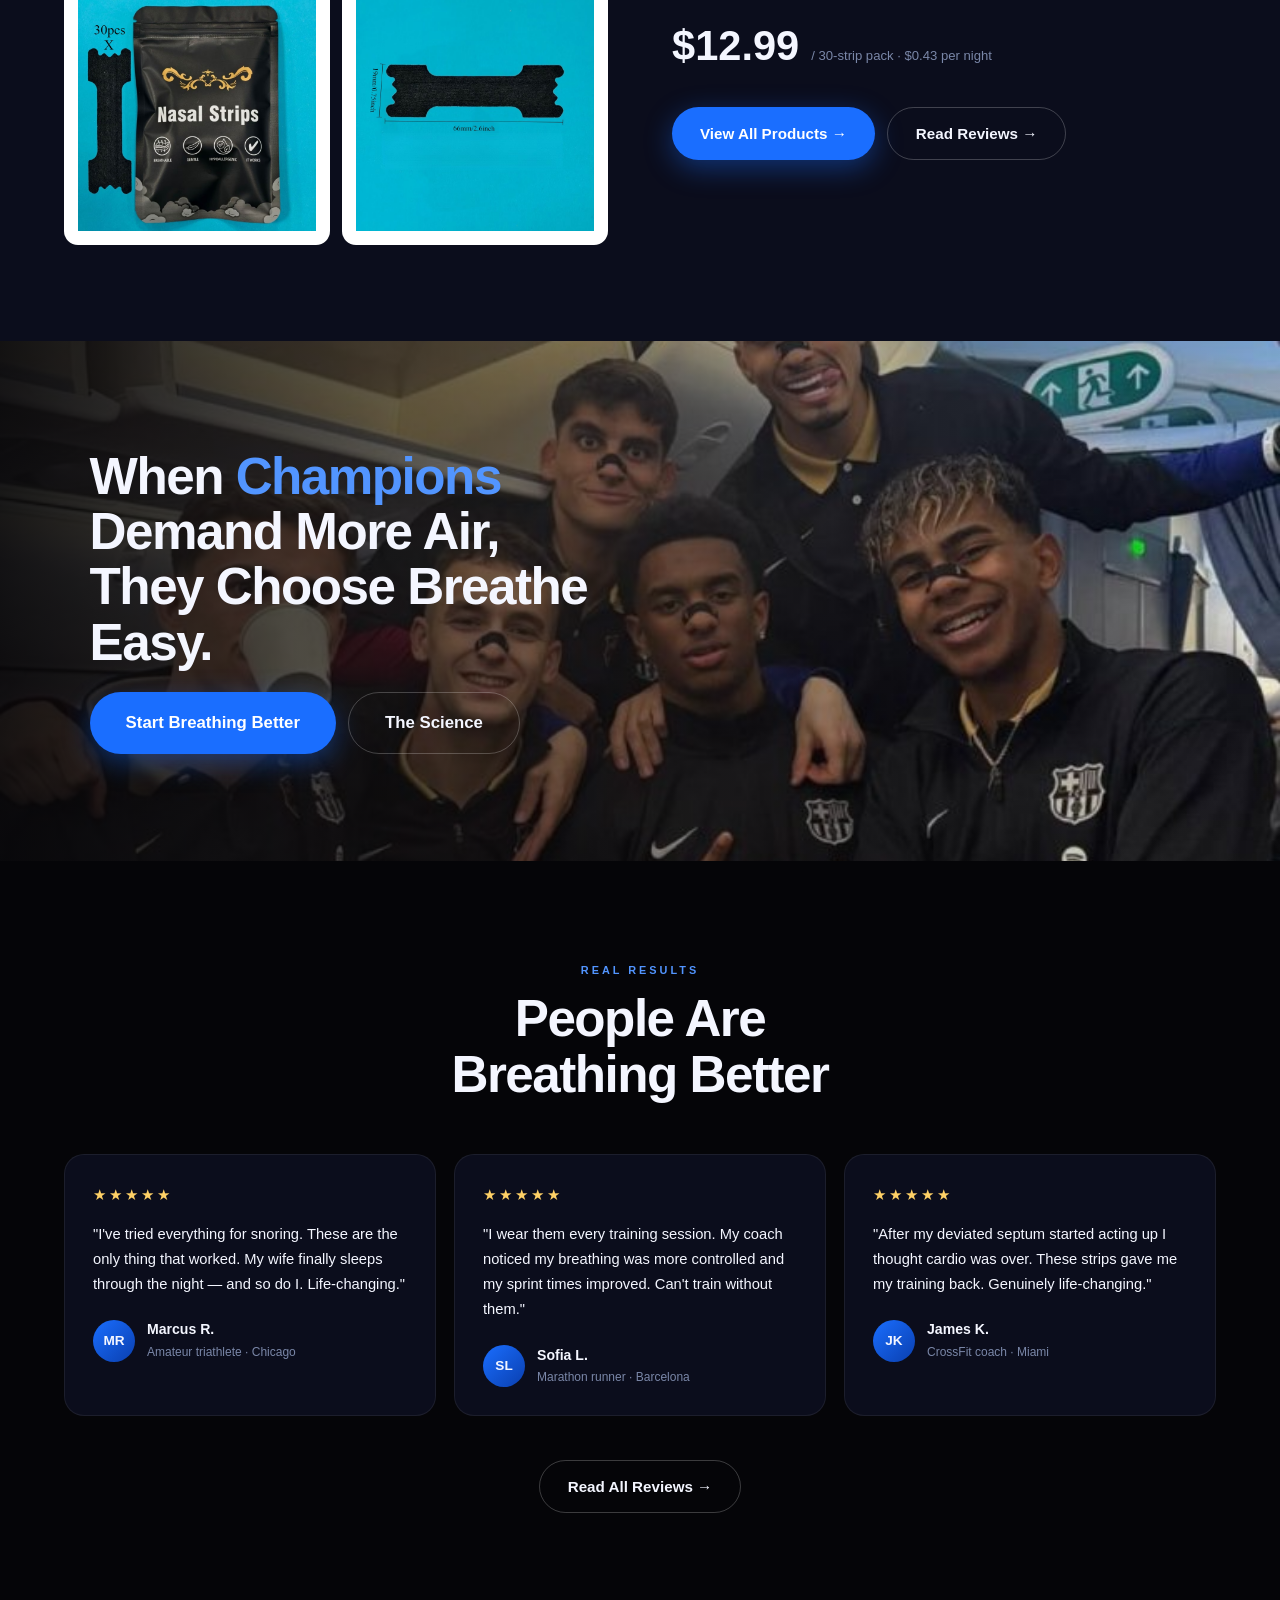
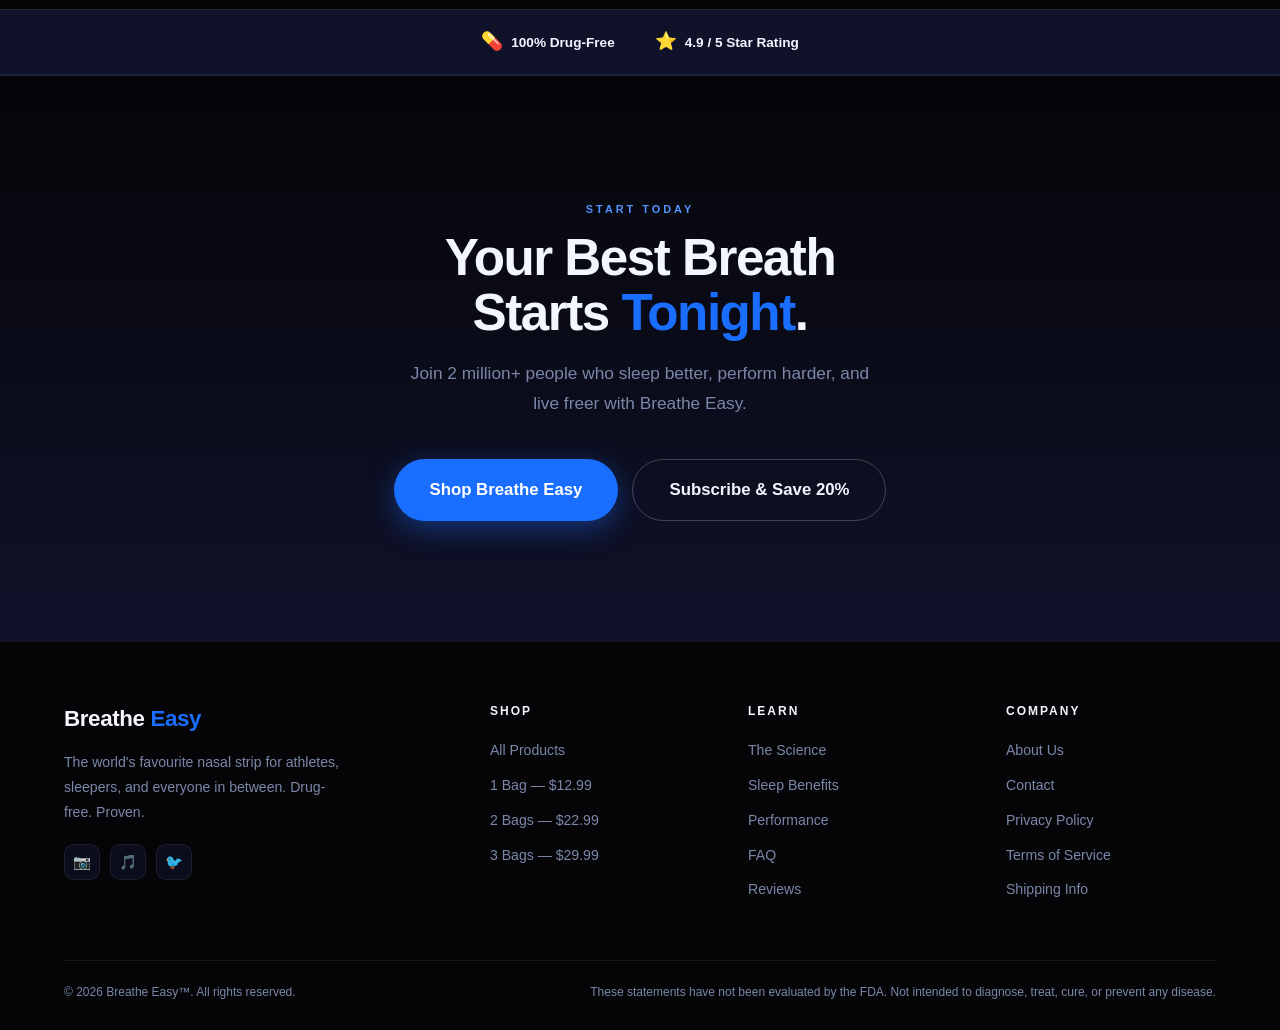
==== commit f4e6192f: "Add files via upload" ====
--- a/index.html
+++ b/index.html
@@ -3,7 +3,7 @@
 <head>
   <meta charset="UTF-8"/>
   <meta name="viewport" content="width=device-width, initial-scale=1.0"/>
-  <title>BreathePro — Breathe Like a Champion</title>
+  <title>Breathe Easy — Breathe Like a Champion</title>
   <link rel="stylesheet" href="bp-style.css"/>
   <style>
     /* ── HOME HERO ─────────────────────────────── */
@@ -292,7 +292,7 @@
 
 <!-- ═══ NAV ═══════════════════════════════════════ -->
 <nav class="nav">
-  <a href="index.html" class="nav-logo">Breathe<span>Pro</span></a>
+  <a href="index.html" class="nav-logo">Breathe <span>Easy</span></a>
   <ul class="nav-links">
     <li><a href="index.html"    class="active">Home</a></li>
     <li><a href="shop.html">Shop</a></li>
@@ -334,7 +334,7 @@
   <div class="hero-mosaic">
     <div class="hero-main-img">
       <img src="50f667ba3021f38afb29d88b24887a69.jpg"
-           alt="Elite athlete wearing BreathePro nasal strip"
+           alt="Elite athlete wearing Breathe Easy nasal strip"
            onerror="this.closest('.hero-main-img').style.background='var(--navy)'"/>
       <div class="hero-label">★ Worn by World Champions</div>
     </div>
@@ -370,7 +370,7 @@
     <div class="athlete-card">
       <img class="athlete-card-img portrait"
            src="50f667ba3021f38afb29d88b24887a69.jpg"
-           alt="Champion footballer wearing BreathePro nasal strip"
+           alt="Champion footballer wearing Breathe Easy nasal strip"
            onerror="this.style.cssText='width:100%;height:340px;display:block;background:var(--navy2)'"/>
       <div class="athlete-overlay"></div>
       <div class="athlete-info">
@@ -381,7 +381,7 @@
     <div class="athlete-card">
       <img class="athlete-card-img action"
            src="French_Open_Nose_Strips_Tennis_09439-1.webp"
-           alt="Grand Slam tennis player with BreathePro strip"
+           alt="Grand Slam tennis player with Breathe Easy strip"
            onerror="this.style.cssText='width:100%;height:340px;display:block;background:var(--navy2)'"/>
       <div class="athlete-overlay"></div>
       <div class="athlete-info">
@@ -403,7 +403,7 @@
     <div class="athlete-card">
       <img class="athlete-card-img bw"
            src="download.webp"
-           alt="World champion footballer with BreathePro strip"
+           alt="World champion footballer with Breathe Easy strip"
            onerror="this.style.cssText='width:100%;height:340px;display:block;background:var(--navy2)'"/>
       <div class="athlete-overlay"></div>
       <div class="athlete-info">
@@ -417,7 +417,7 @@
 <!-- ═══ BENEFITS ════════════════════════════════════ -->
 <section class="benefits-section">
   <div class="tc">
-    <span class="eyebrow">Why BreathePro Works</span>
+    <span class="eyebrow">Why Breathe Easy Works</span>
     <h2 class="h-lg">One Strip.<br>Three Life-Changing Benefits.</h2>
   </div>
   <div class="benefits-grid">
@@ -452,24 +452,24 @@
     <div class="preview-imgs">
       <div class="p-img-main">
         <img src="c2b96a36c9344ca6b4f79a042022bb4f-goods.avif"
-             alt="BreathePro Classic nasal strips"
+             alt="Breathe Easy Classic nasal strips"
              onerror="this.closest('.p-img-main').style.background='var(--navy)'"/>
       </div>
       <div class="p-img-sm">
         <img src="98c3c7c19d0548a799c0039fc4c945e0-goods.avif"
-             alt="BreathePro Sport strips"
+             alt="Breathe Easy Sport strips"
              onerror="this.closest('.p-img-sm').style.background='var(--navy)'"/>
       </div>
       <div class="p-img-sm">
         <img src="cda14951d7774d37b99d8506fc2a04be-goods.avif"
-             alt="BreathePro Extra Strength"
+             alt="Breathe Easy Extra Strength"
              onerror="this.closest('.p-img-sm').style.background='var(--navy)'"/>
       </div>
     </div>
 
     <div class="preview-info">
       <span class="eyebrow">Best Seller</span>
-      <h2 class="h-md" style="margin-bottom:16px;">BreathePro Sport &amp; Sleep Strips</h2>
+      <h2 class="h-md" style="margin-bottom:16px;">Breathe Easy Sport &amp; Sleep Strips</h2>
       <p class="lead">Clinically-inspired flex-spring technology. Drug-free. Hypoallergenic. Available in Classic, Sport, and Extra Strength.</p>
       <ul class="feature-list">
         <li><span class="feature-check">✓</span> Drug-free &amp; non-habit forming</li>
@@ -493,11 +493,11 @@
 <div class="banner">
   <img class="banner-bg"
        src="Curious-About-the-Nasal-Strip-Hansi-Flick-Made-Mandatory-for-Barca-Players-Heres-What-they-Cost-768x576.jpg"
-       alt="FC Barcelona players all wearing BreathePro nasal strips"
+       alt="FC Barcelona players all wearing Breathe Easy nasal strips"
        onerror="this.style.cssText='width:100%;height:100%;display:block;background:var(--navy2)'"/>
   <div class="banner-overlay">
     <div class="banner-content">
-      <h2 class="h-lg">When <em>Champions</em><br>Demand More Air,<br>They Choose BreathePro.</h2>
+      <h2 class="h-lg">When <em>Champions</em><br>Demand More Air,<br>They Choose Breathe Easy.</h2>
       <div class="banner-ctas">
         <a href="shop.html"    class="btn btn-primary btn-lg">Start Breathing Better</a>
         <a href="science.html" class="btn btn-ghost   btn-lg">The Science</a>
@@ -562,9 +562,9 @@
 <section class="cta-section">
   <span class="eyebrow">Start Today</span>
   <h2 class="h-lg">Your Best Breath<br>Starts <span class="blue">Tonight</span>.</h2>
-  <p class="lead">Join 2 million+ people who sleep better, perform harder, and live freer with BreathePro.</p>
+  <p class="lead">Join 2 million+ people who sleep better, perform harder, and live freer with Breathe Easy.</p>
   <div class="ctas">
-    <a href="shop.html"           class="btn btn-primary btn-lg">Shop BreathePro</a>
+    <a href="shop.html"           class="btn btn-primary btn-lg">Shop Breathe Easy</a>
     <a href="shop.html#subscribe" class="btn btn-ghost   btn-lg">Subscribe &amp; Save 20%</a>
   </div>
 </section>
@@ -573,7 +573,7 @@
 <footer class="footer">
   <div class="footer-top">
     <div class="footer-brand">
-      <div class="nav-logo">Breathe<span style="color:var(--blue)">Pro</span></div>
+      <div class="nav-logo">Breathe <span style="color:var(--blue)">Easy</span></div>
       <p>The world's favourite nasal strip for athletes, sleepers, and everyone in between. Drug-free. Proven.</p>
       <div class="footer-socials">
         <a href="#" class="footer-social-btn" aria-label="Instagram">📷</a>
@@ -612,7 +612,7 @@
     </div>
   </div>
   <div class="footer-bottom">
-    <p>© 2026 BreathePro™. All rights reserved.</p>
+    <p>© 2026 Breathe Easy™. All rights reserved.</p>
     <p>These statements have not been evaluated by the FDA. Not intended to diagnose, treat, cure, or prevent any disease.</p>
   </div>
 </footer>
